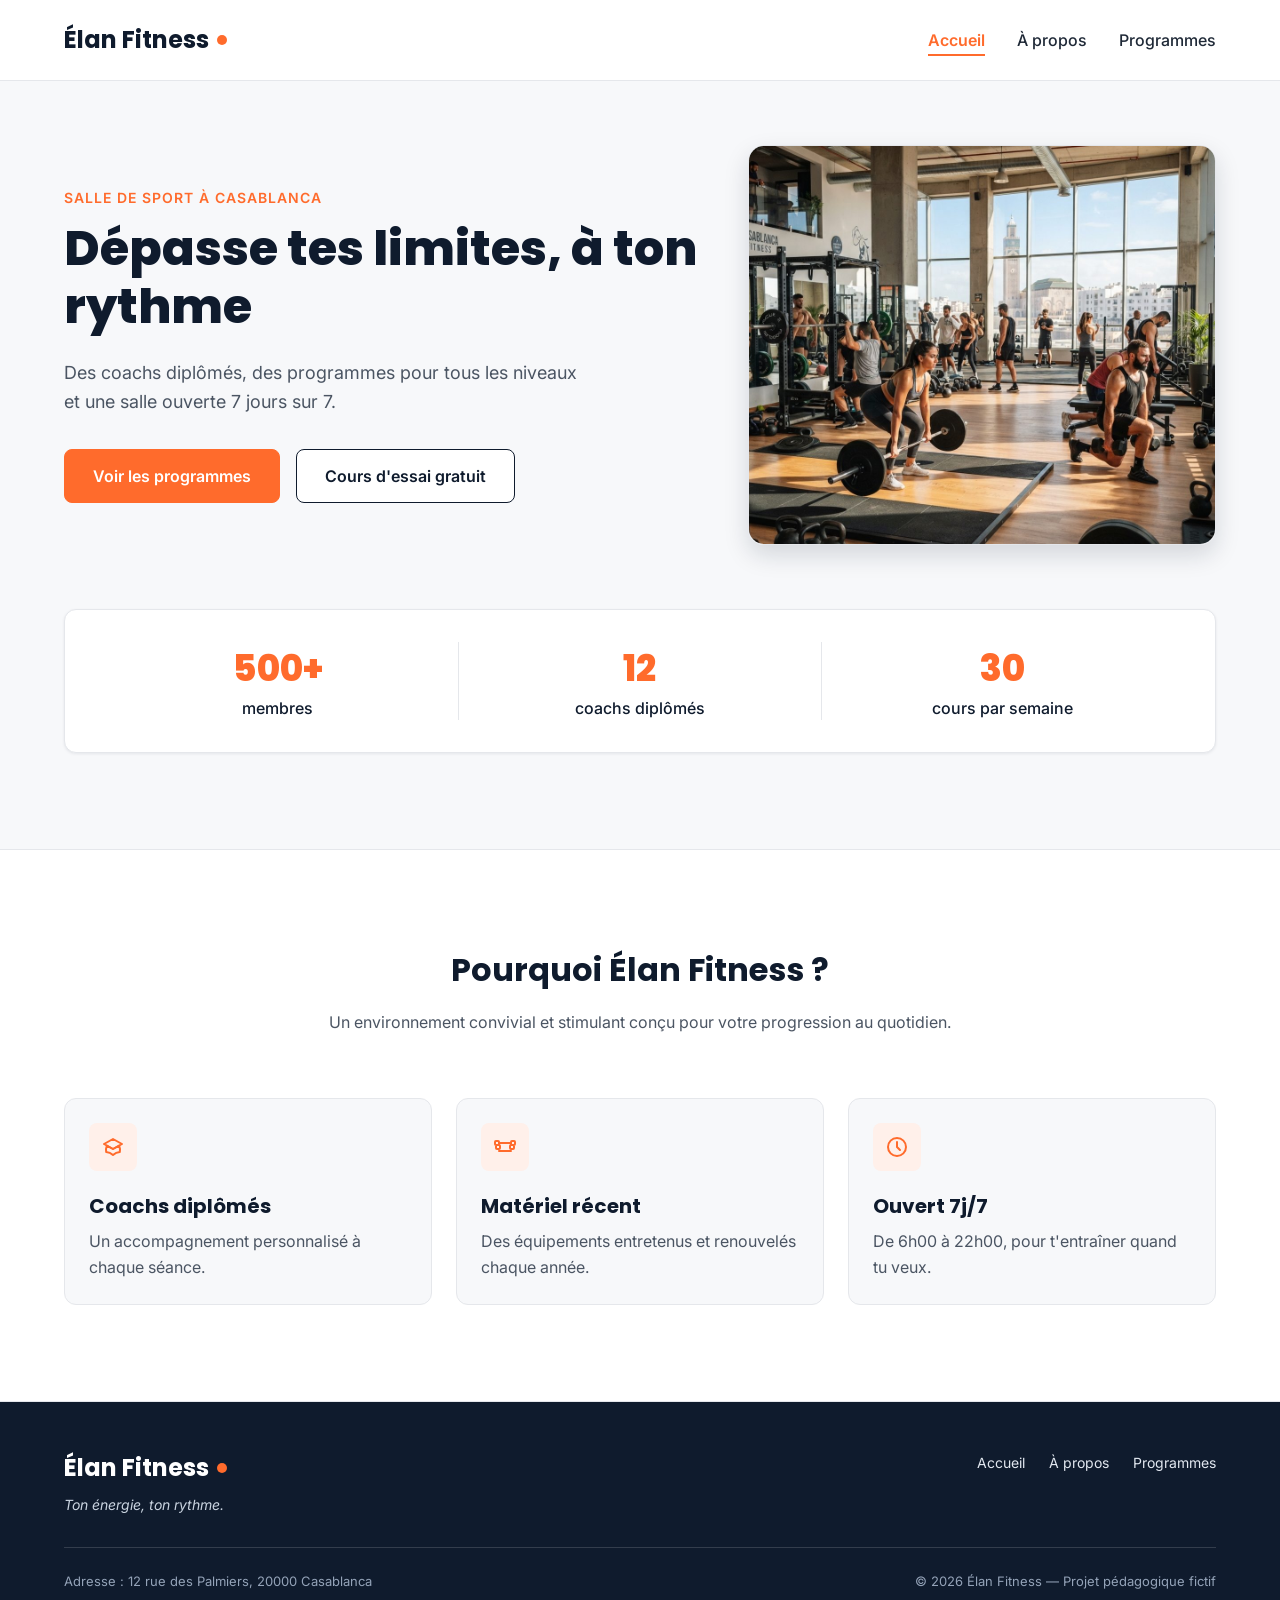
==== index.html @ ea42db0e "L'utilisateur peut désormais voir chaque page distinctement , pour l'instant, nous avons les pages -" ====
<!DOCTYPE html>
<html lang="fr">
<head>
  <meta charset="UTF-8">
  <meta name="viewport" content="width=device-width, initial-scale=1">
  <meta name="description" content="Élan Fitness, salle de sport à Casablanca : musculation, yoga, cardio et boxe fitness avec des coachs diplômés. Réservez votre cours d'essai gratuit.">
  <title>Élan Fitness | Salle de sport à Casablanca</title>

  <link rel="preconnect" href="https://fonts.googleapis.com">
  <link rel="preconnect" href="https://fonts.gstatic.com" crossorigin>
  <link href="https://fonts.googleapis.com/css2?family=Inter:wght@400;500;600&family=Poppins:wght@600;700;800&display=swap" rel="stylesheet">

  <link rel="stylesheet" href="style.css">
</head>

<body>

  <header class="en-tete">
    <div class="conteneur en-tete-contenu">
      <a href="index.html" class="logo">Élan Fitness</a>

      <nav aria-label="Navigation principale">
        <ul class="menu">
          <li><a href="index.html" class="lien-actif">Accueil</a></li>
          <li><a href="a-propos.html">À propos</a></li>
          <li><a href="programmes.html">Programmes</a></li>
        </ul>
      </nav>
    </div>
  </header>

  <main>

    <section id="accueil" class="hero">
      <div class="conteneur">

        <div class="hero-contenu">
          <div class="hero-texte">
            <p class="sur-titre">Salle de sport à Casablanca</p>
            <h1>Dépasse tes limites, à ton rythme</h1>
            <p class="hero-description">
              Des coachs diplômés, des programmes pour tous les niveaux et une salle ouverte 7 jours sur 7.
            </p>
            <div class="boutons">
              <a href="#programmes" class="bouton bouton-principal">Voir les programmes</a>
              <a href="#contact" class="bouton bouton-secondaire">Cours d'essai gratuit</a>
            </div>
          </div>

          <img class="hero-image" src="img/hero.jpg" alt="Des personnes s'entraînent dans une salle de sport lumineuse à Casablanca">
        </div>

        <div class="chiffres">
          <div class="chiffre">
            <p class="chiffre-nombre">500+</p>
            <p>membres</p>
          </div>
          <div class="chiffre">
            <p class="chiffre-nombre">12</p>
            <p>coachs diplômés</p>
          </div>
          <div class="chiffre">
            <p class="chiffre-nombre">30</p>
            <p>cours par semaine</p>
          </div>
        </div>

      </div>
    </section>

    <section class="section section-blanche">
      <div class="conteneur">

        <div class="section-titre">
          <h2>Pourquoi Élan Fitness ?</h2>
          <p>Un environnement convivial et stimulant conçu pour votre progression au quotidien.</p>
        </div>

        <div class="cartes">
          <article class="carte carte-avantage">
            <div class="icone"><img src="img/icone-coach.svg" alt=""></div>
            <h3>Coachs diplômés</h3>
            <p>Un accompagnement personnalisé à chaque séance.</p>
          </article>

          <article class="carte carte-avantage">
            <div class="icone"><img src="img/icone-materiel.svg" alt=""></div>
            <h3>Matériel récent</h3>
            <p>Des équipements entretenus et renouvelés chaque année.</p>
          </article>

          <article class="carte carte-avantage">
            <div class="icone"><img src="img/icone-horloge.svg" alt=""></div>
            <h3>Ouvert 7j/7</h3>
            <p>De 6h00 à 22h00, pour t'entraîner quand tu veux.</p>
          </article>
        </div>

      </div>
    </section>

    <a href = "a-propos.html" ></a>

  </main>

  <footer class="pied-de-page">
    <div class="conteneur">

      <div class="pied-haut">
        <div>
          <p class="logo logo-clair">Élan Fitness</p>
          <p class="slogan">Ton énergie, ton rythme.</p>
        </div>

        <nav aria-label="Navigation du pied de page">
          <ul class="menu menu-pied">
            <li><a href="index.html">Accueil</a></li>
            <li><a href="a-propos.html">À propos</a></li>
            <li><a href="programmes.html">Programmes</a></li>
          </ul>
        </nav>
      </div>

      <div class="pied-bas">
        <p>Adresse : 12 rue des Palmiers, 20000 Casablanca</p>
        <p>&copy; 2026 Élan Fitness — Projet pédagogique fictif</p>
      </div>

    </div>
  </footer>

</body>
</html>
---- style.css ----
* {
  box-sizing: border-box;
  margin: 0;
  padding: 0;
}

html {
  scroll-behavior: smooth;
}

body {
  font-family: 'Inter', Arial, sans-serif;
  font-size: 16px;
  line-height: 1.5;
  color: #1F2937;
  background-color: #F7F8FA;
}

h1, h2, h3, h4 {
  font-family: 'Poppins', Arial, sans-serif;
  color: #0F1B2D;
}

a {
  color: inherit;
  text-decoration: none;
}

ul {
  list-style: none;
}

img {
  display: block;
  max-width: 100%;
}

a:focus-visible,
button:focus-visible {
  outline: 3px solid #FF6B2C;
  outline-offset: 2px;
}

.conteneur {
  width: 100%;
  max-width: 1200px;
  margin: 0 auto;
  padding: 0 24px;
}

.section {
  padding: 96px 0;
}

.section-blanche {
  background-color: #FFFFFF;
  border-top: 1px solid #E5E7EB;
  border-bottom: 1px solid #E5E7EB;
}

.section-titre {
  max-width: 640px;
  margin: 0 auto 64px;
  text-align: center;
}

.section-titre h2 {
  font-size: 32px;
  margin-bottom: 16px;
}

.section-titre h3 {
  font-size: 26px;
  margin-bottom: 12px;
}

.section-titre p {
  color: #4B5563;
}

.sur-titre {
  font-size: 14px;
  font-weight: 600;
  color: #FF6B2C;
  text-transform: uppercase;
  letter-spacing: 1px;
  margin-bottom: 12px;
}

.bouton {
  display: inline-block;
  padding: 14px 28px;
  border-radius: 8px;
  font-size: 16px;
  font-weight: 600;
  text-align: center;
  cursor: pointer;
}

.bouton-principal {
  background-color: #FF6B2C;
  border: 1px solid #FF6B2C;
  color: #FFFFFF;
}

.bouton-principal:hover {
  background-color: #F05817;
}

.bouton-secondaire {
  background-color: #FFFFFF;
  border: 1px solid #0F1B2D;
  color: #0F1B2D;
}

.bouton-secondaire:hover {
  background-color: #F3F4F6;
}

.cartes {
  display: flex;
  gap: 24px;
}

.carte {
  flex: 1;
  background-color: #FFFFFF;
  border: 1px solid #E5E7EB;
  border-radius: 12px;
  box-shadow: 0 1px 3px rgba(15, 27, 45, 0.08);
}

.icone {
  width: 48px;
  height: 48px;
  background-color: #FFF0EA;
  border-radius: 8px;
  display: flex;
  align-items: center;
  justify-content: center;
}

.icone img {
  width: 24px;
  height: 24px;
}

.icone-petite {
  width: 32px;
  height: 32px;
  border-radius: 50%;
}

.icone-petite img {
  width: 16px;
  height: 16px;
}

.en-tete {
  position: sticky;
  top: 0;
  z-index: 10;
  background-color: #FFFFFF;
  border-bottom: 1px solid #E5E7EB;
}

.en-tete-contenu {
  height: 80px;
  display: flex;
  align-items: center;
  justify-content: space-between;
}

.logo {
  display: flex;
  align-items: center;
  font-family: 'Poppins', Arial, sans-serif;
  font-size: 24px;
  font-weight: 700;
  color: #0F1B2D;
}

.logo::after {
  content: "";
  width: 10px;
  height: 10px;
  margin-left: 8px;
  background-color: #FF6B2C;
  border-radius: 50%;
}

.menu {
  display: flex;
  gap: 32px;
}

.menu a {
  font-weight: 500;
  padding-bottom: 4px;
  border-bottom: 2px solid transparent;
}

.menu a:hover {
  color: #FF6B2C;
}

.menu .lien-actif {
  color: #FF6B2C;
  font-weight: 600;
  border-bottom-color: #FF6B2C;
}

.hero {
  padding: 64px 0 96px;
}

.hero-contenu {
  display: flex;
  align-items: center;
  gap: 32px;
}

.hero-texte {
  flex: 7;
}

.hero-texte h1 {
  font-size: 48px;
  font-weight: 800;
  line-height: 1.2;
  margin-bottom: 24px;
}

.hero-description {
  max-width: 520px;
  font-size: 18px;
  line-height: 1.6;
  color: #4B5563;
  margin-bottom: 32px;
}

.boutons {
  display: flex;
  flex-wrap: wrap;
  gap: 16px;
}

.hero-image {
  flex: 5;
  min-width: 0;
  height: 400px;
  object-fit: cover;
  border-radius: 16px;
  border: 1px solid #E5E7EB;
  box-shadow: 0 10px 25px rgba(15, 27, 45, 0.15);
}

.chiffres {
  display: flex;
  margin-top: 64px;
  padding: 32px;
  background-color: #FFFFFF;
  border: 1px solid #E5E7EB;
  border-radius: 12px;
  box-shadow: 0 1px 3px rgba(15, 27, 45, 0.08);
}

.chiffre {
  flex: 1;
  text-align: center;
  font-weight: 500;
  color: #0F1B2D;
}

.chiffre + .chiffre {
  border-left: 1px solid #E5E7EB;
}

.chiffre-nombre {
  font-family: 'Poppins', Arial, sans-serif;
  font-size: 36px;
  font-weight: 800;
  color: #FF6B2C;
}

.carte-avantage {
  padding: 24px;
  background-color: #F7F8FA;
  box-shadow: none;
}

.carte-avantage .icone {
  margin-bottom: 20px;
}

.carte-avantage h3 {
  font-size: 20px;
  margin-bottom: 8px;
}

.carte-avantage p {
  color: #4B5563;
  line-height: 1.6;
}

.apropos-contenu {
  display: flex;
  align-items: center;
  gap: 64px;
}

.apropos-texte {
  flex: 7;
}

.apropos-texte h2 {
  font-size: 36px;
  line-height: 1.2;
  margin-bottom: 20px;
}

.apropos-texte p {
  color: #4B5563;
  line-height: 1.7;
  margin-bottom: 16px;
}

.valeurs {
  display: flex;
  gap: 16px;
  margin-top: 32px;
}

.valeur {
  flex: 1;
  display: flex;
  align-items: center;
  gap: 12px;
  padding: 12px 16px;
  background-color: #FFFFFF;
  border: 1px solid #E5E7EB;
  border-radius: 12px;
  font-family: 'Poppins', Arial, sans-serif;
  font-size: 14px;
  font-weight: 600;
  color: #0F1B2D;
}

.apropos-image {
  flex: 5;
  min-width: 0;
  height: 360px;
  object-fit: cover;
  border-radius: 16px;
  box-shadow: 0 10px 25px rgba(15, 27, 45, 0.15);
}

.carte-programme {
  display: flex;
  flex-direction: column;
  overflow: hidden;
}

.carte-programme > img {
  width: 100%;
  height: 200px;
  object-fit: cover;
}

.programme-corps {
  flex: 1;
  display: flex;
  flex-direction: column;
  padding: 20px;
}

.programme-corps h3 {
  font-size: 20px;
  margin-bottom: 8px;
}

.programme-corps p {
  font-size: 15px;
  color: #4B5563;
}

.etiquette {
  align-self: flex-start;
  padding: 4px 10px;
  margin-bottom: 12px;
  border-radius: 6px;
  font-size: 12px;
  font-weight: 600;
}

.etiquette-orange {
  background-color: #FFEDE5;
  color: #C2410C;
}

.etiquette-bleue {
  background-color: #DBEAFE;
  color: #1D4ED8;
}

.etiquette-verte {
  background-color: #D1FAE5;
  color: #047857;
}

.programme-corps .duree {
  display: flex;
  align-items: center;
  gap: 8px;
  margin-top: auto;
  padding-top: 16px;
  border-top: 1px solid #E5E7EB;
  font-size: 13px;
  font-weight: 600;
  color: #0F1B2D;
}

.programme-corps h3 + p {
  margin-bottom: 16px;
}

.duree img {
  width: 16px;
  height: 16px;
}

.formules {
  margin-top: 96px;
}

.formule {
  position: relative;
  display: flex;
  flex-direction: column;
  padding: 28px;
}

.formule h4 {
  font-size: 20px;
}

.prix {
  margin: 8px 0 16px;
  font-family: 'Poppins', Arial, sans-serif;
  font-size: 30px;
  font-weight: 800;
  color: #FF6B2C;
}

.prix span {
  font-family: 'Inter', Arial, sans-serif;
  font-size: 16px;
  font-weight: 500;
  color: #4B5563;
}

.prix-note {
  margin: -8px 0 16px;
  font-size: 13px;
  color: #4B5563;
}

.formule-liste {
  flex: 1;
  margin-bottom: 24px;
}

.formule-liste li {
  padding-left: 28px;
  margin-bottom: 12px;
  font-size: 15px;
  background-image: url('img/icone-check.svg');
  background-repeat: no-repeat;
  background-position: left center;
  background-size: 16px;
}

.formule .bouton {
  display: block;
}

.formule-populaire {
  border: 2px solid #FF6B2C;
  box-shadow: 0 10px 25px rgba(255, 107, 44, 0.2);
}

.badge-populaire {
  position: absolute;
  top: -14px;
  left: 50%;
  transform: translateX(-50%);
  padding: 4px 14px;
  background-color: #FF6B2C;
  border-radius: 999px;
  font-size: 12px;
  font-weight: 700;
  text-transform: uppercase;
  color: #FFFFFF;
}

.pied-de-page {
  padding: 48px 0 32px;
  background-color: #0F1B2D;
  color: #FFFFFF;
}

.pied-haut {
  display: flex;
  justify-content: space-between;
  align-items: flex-start;
  padding-bottom: 32px;
  border-bottom: 1px solid rgba(255, 255, 255, 0.15);
}

.logo-clair {
  color: #FFFFFF;
}

.slogan {
  margin-top: 8px;
  font-size: 14px;
  font-style: italic;
  color: #CBD5E1;
}

.menu-pied {
  gap: 24px;
}

.menu-pied a {
  font-size: 14px;
  font-weight: 400;
  color: #E2E8F0;
}

.pied-bas {
  display: flex;
  justify-content: space-between;
  margin-top: 24px;
  font-size: 13px;
  color: #94A3B8;
}
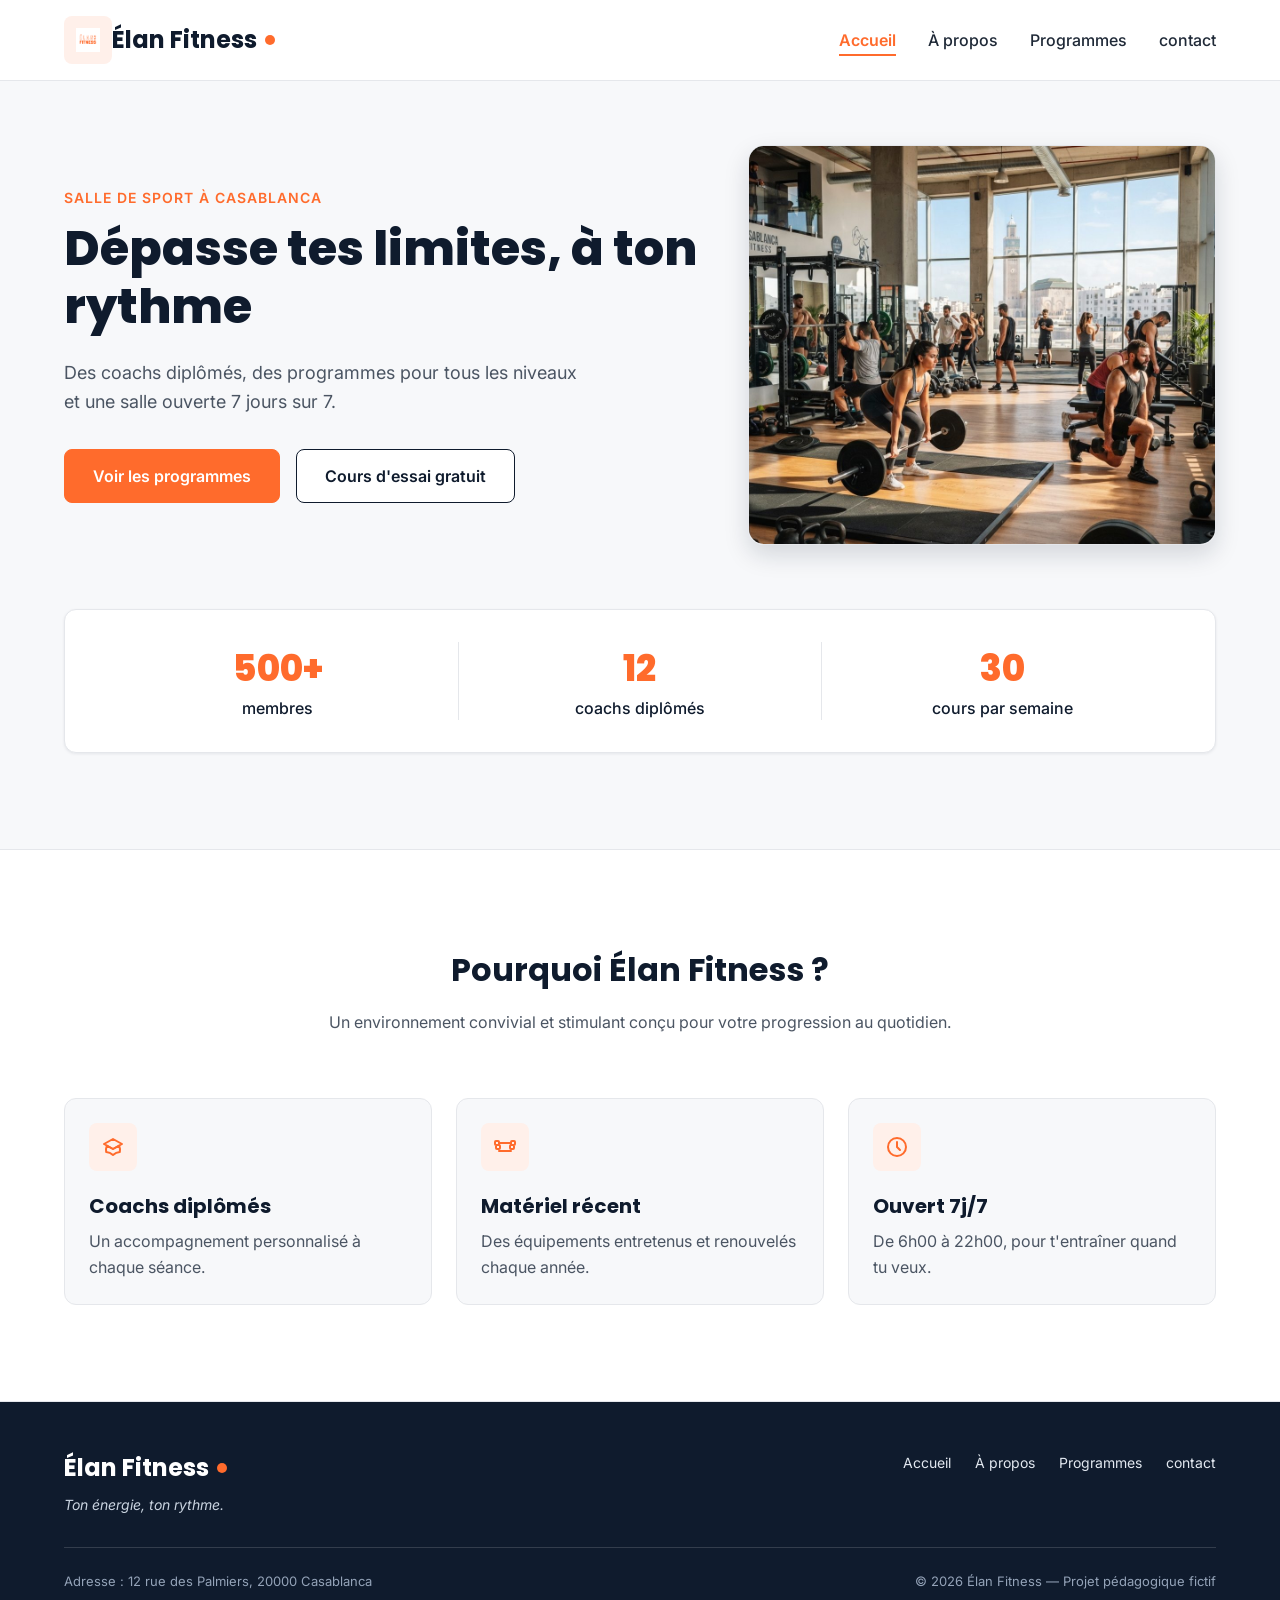
==== commit 52df66a9: "Le header devient fixe" ====
--- a/index.html
+++ b/index.html
@@ -17,13 +17,19 @@
 
   <header class="en-tete">
     <div class="conteneur en-tete-contenu">
-      <a href="index.html" class="logo">Élan Fitness</a>
+      <div class="parent_logo" style="display: flex;">
+          <div class="icone"><img src="img/logo.png" alt=""></div>
+          <a href="index.html" class="logo">Élan Fitness</a>
+      </div>
+      
+      
 
       <nav aria-label="Navigation principale">
         <ul class="menu">
           <li><a href="index.html" class="lien-actif">Accueil</a></li>
           <li><a href="a-propos.html">À propos</a></li>
           <li><a href="programmes.html">Programmes</a></li>
+          <li><a href="contact.html">contact</a></li>
         </ul>
       </nav>
     </div>
@@ -117,11 +123,12 @@
             <li><a href="index.html">Accueil</a></li>
             <li><a href="a-propos.html">À propos</a></li>
             <li><a href="programmes.html">Programmes</a></li>
+            <li><a href="contact.html">contact</a></li>
           </ul>
         </nav>
       </div>
 
-      <div class="pied-bas">
+      <div class="pied-bas" >
         <p>Adresse : 12 rue des Palmiers, 20000 Casablanca</p>
         <p>&copy; 2026 Élan Fitness — Projet pédagogique fictif</p>
       </div>
